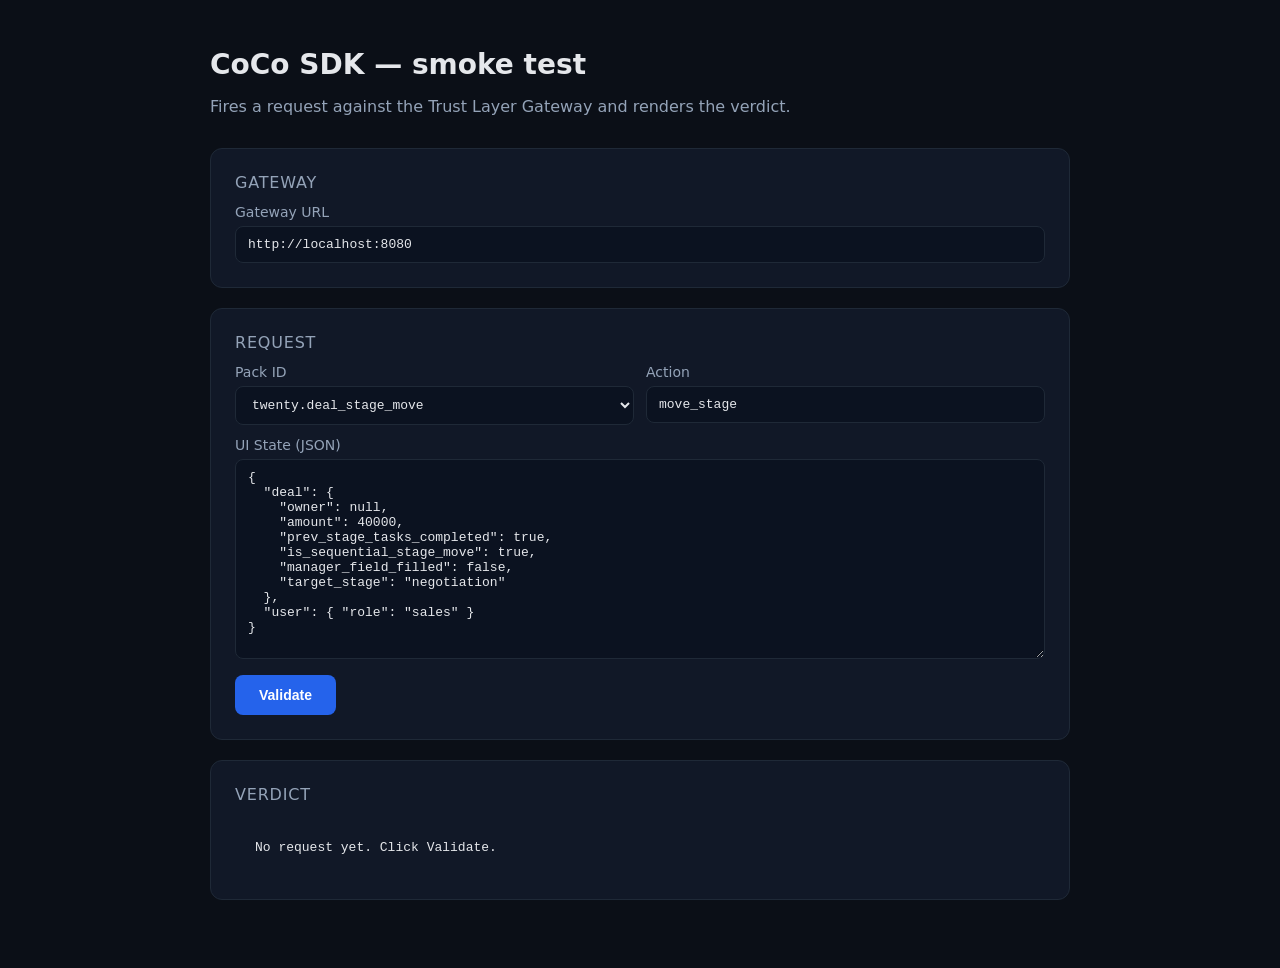
==== frontend/index.html @ 47b00346 "feat(frontend): inject bootstrap draws floating CoCo badge on SaaS tabs" ====
<!DOCTYPE html>
<html lang="en">
<head>
  <meta charset="UTF-8">
  <title>CoCo SDK — browser smoke test</title>
  <style>
    :root {
      --bg: #0b0f17;
      --card: #111827;
      --border: #1f2937;
      --fg: #e5e7eb;
      --muted: #94a3b8;
      --allow: #16a34a;
      --block: #dc2626;
      --escalate: #eab308;
      --accent: #2563eb;
    }
    * { box-sizing: border-box; }
    body {
      margin: 0;
      font-family: -apple-system, BlinkMacSystemFont, "Segoe UI", system-ui, sans-serif;
      background: var(--bg);
      color: var(--fg);
      min-height: 100vh;
      display: flex;
      justify-content: center;
      padding: 48px 24px;
    }
    .container { max-width: 860px; width: 100%; }
    h1 { margin: 0 0 8px; font-size: 28px; }
    .subtitle { color: var(--muted); margin-bottom: 32px; }
    .card {
      background: var(--card);
      border: 1px solid var(--border);
      border-radius: 12px;
      padding: 24px;
      margin-bottom: 20px;
    }
    .card h2 { margin: 0 0 12px; font-size: 16px; color: var(--muted); font-weight: 500; text-transform: uppercase; letter-spacing: 0.05em; }
    label { display: block; font-size: 14px; color: var(--muted); margin-bottom: 6px; }
    input, select, textarea {
      width: 100%;
      padding: 10px 12px;
      background: #0b1220;
      border: 1px solid var(--border);
      color: var(--fg);
      border-radius: 8px;
      font-family: "SF Mono", Menlo, Consolas, monospace;
      font-size: 13px;
    }
    textarea { min-height: 200px; resize: vertical; }
    .row { display: grid; gap: 12px; grid-template-columns: 1fr 1fr; }
    button {
      background: var(--accent);
      color: white;
      border: none;
      padding: 12px 24px;
      border-radius: 8px;
      font-size: 14px;
      font-weight: 600;
      cursor: pointer;
      margin-top: 12px;
    }
    button:hover { filter: brightness(1.1); }
    .verdict {
      padding: 20px;
      border-radius: 8px;
      margin-top: 16px;
      font-family: "SF Mono", Menlo, Consolas, monospace;
      font-size: 13px;
      white-space: pre-wrap;
      word-break: break-word;
    }
    .verdict.ALLOW { background: rgba(22,163,74,0.15); border: 1px solid var(--allow); }
    .verdict.BLOCK { background: rgba(220,38,38,0.15); border: 1px solid var(--block); }
    .verdict.ESCALATE { background: rgba(234,179,8,0.15); border: 1px solid var(--escalate); }
    .verdict.ERROR { background: rgba(220,38,38,0.15); border: 1px solid var(--block); }
    .badge { display: inline-block; padding: 4px 10px; border-radius: 999px; font-weight: 700; margin-right: 8px; }
    .badge.ALLOW { background: var(--allow); color: #fff; }
    .badge.BLOCK { background: var(--block); color: #fff; }
    .badge.ESCALATE { background: var(--escalate); color: #000; }
  </style>
</head>
<body>
  <div class="container">
    <h1>CoCo SDK — smoke test</h1>
    <p class="subtitle">Fires a request against the Trust Layer Gateway and renders the verdict.</p>

    <div class="card">
      <h2>Gateway</h2>
      <label for="gatewayUrl">Gateway URL</label>
      <input id="gatewayUrl" value="http://localhost:8080" />
    </div>

    <div class="card">
      <h2>Request</h2>
      <div class="row">
        <div>
          <label for="packId">Pack ID</label>
          <select id="packId">
            <option>twenty.deal_stage_move</option>
            <option>twenty.contact_delete</option>
            <option>twenty.opportunity_create</option>
            <option>twenty.bulk_email</option>
            <option>twenty.field_update</option>
          </select>
        </div>
        <div>
          <label for="action">Action</label>
          <input id="action" value="move_stage" />
        </div>
      </div>
      <label for="uiState" style="margin-top: 12px;">UI State (JSON)</label>
      <textarea id="uiState">{
  "deal": {
    "owner": null,
    "amount": 40000,
    "prev_stage_tasks_completed": true,
    "is_sequential_stage_move": true,
    "manager_field_filled": false,
    "target_stage": "negotiation"
  },
  "user": { "role": "sales" }
}</textarea>
      <button id="runBtn">Validate</button>
    </div>

    <div class="card">
      <h2>Verdict</h2>
      <div id="verdict" class="verdict">No request yet. Click Validate.</div>
    </div>
  </div>

  <script src="coco-sdk.js"></script>
  <script>
    const $ = (id) => document.getElementById(id);
    const verdictEl = $("verdict");

    async function run() {
      const gatewayUrl = $("gatewayUrl").value.trim();
      const packId = $("packId").value.trim();
      const action = $("action").value.trim();
      let uiState;
      try {
        uiState = JSON.parse($("uiState").value);
      } catch (e) {
        verdictEl.className = "verdict ERROR";
        verdictEl.textContent = "Invalid JSON in UI state: " + e.message;
        return;
      }
      try {
        CoCo.reset();
        CoCo.init({ gatewayUrl, appId: "twenty" });
        const decision = await CoCo.validate(action, uiState, packId, "pre");
        verdictEl.className = "verdict " + decision.verdict;
        verdictEl.innerHTML =
          '<span class="badge ' + decision.verdict + '">' + decision.verdict + '</span>' +
          decision.primary_reason + "\n\n" +
          JSON.stringify(decision, null, 2);
      } catch (e) {
        verdictEl.className = "verdict ERROR";
        verdictEl.textContent = "Request failed: " + e.message;
      }
    }

    $("runBtn").addEventListener("click", run);
  </script>
</body>
</html>
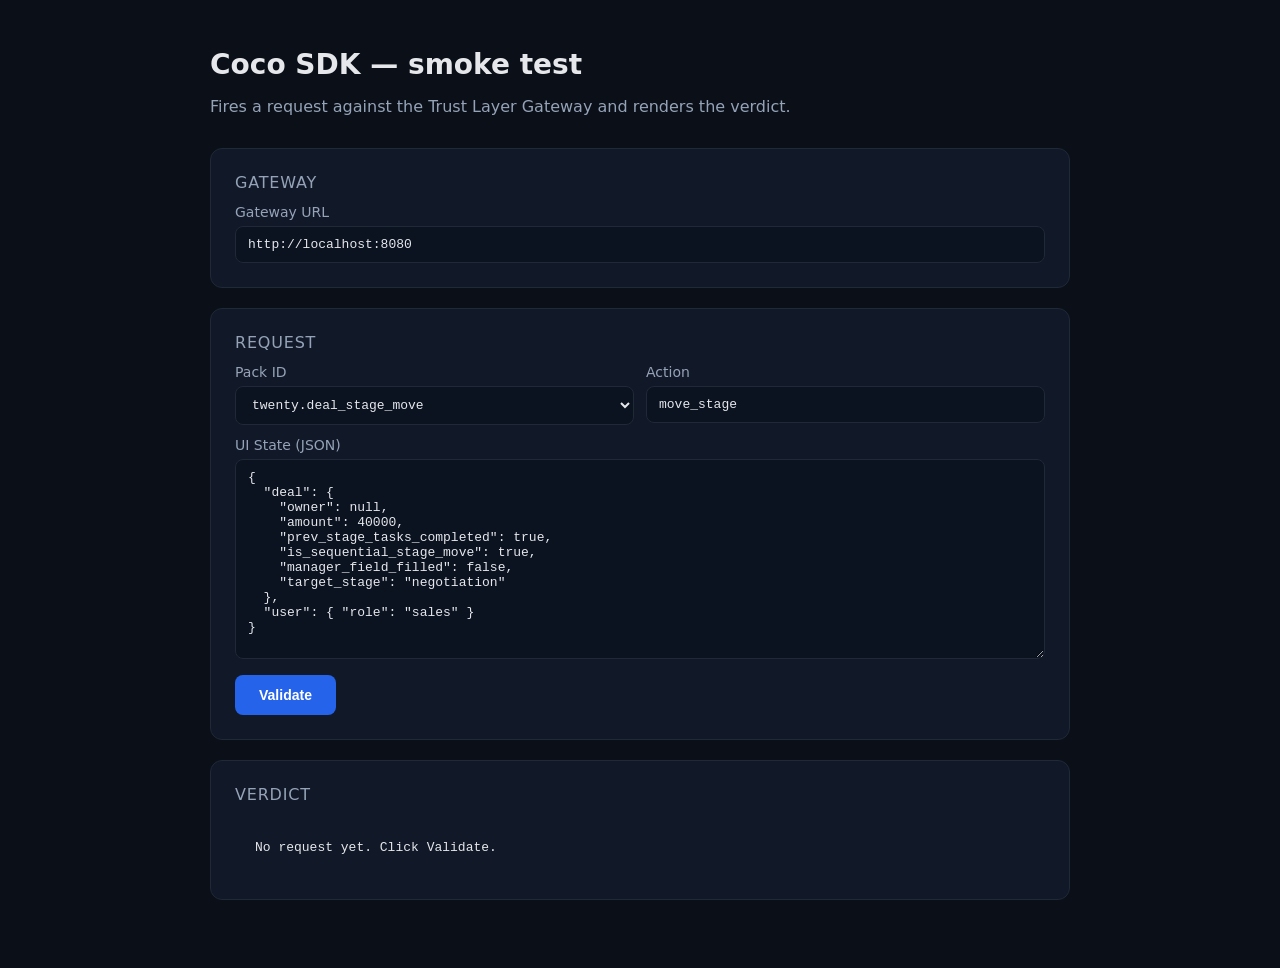
==== commit 3276b6b3: "refactor: standardize product wordmark to 'Coco' across tree (156 occurrences, 37 files)" ====
--- a/frontend/index.html
+++ b/frontend/index.html
@@ -2,7 +2,7 @@
 <html lang="en">
 <head>
   <meta charset="UTF-8">
-  <title>CoCo SDK — browser smoke test</title>
+  <title>Coco SDK — browser smoke test</title>
   <style>
     :root {
       --bg: #0b0f17;
@@ -83,7 +83,7 @@
 </head>
 <body>
   <div class="container">
-    <h1>CoCo SDK — smoke test</h1>
+    <h1>Coco SDK — smoke test</h1>
     <p class="subtitle">Fires a request against the Trust Layer Gateway and renders the verdict.</p>
 
     <div class="card">
@@ -149,9 +149,9 @@
         return;
       }
       try {
-        CoCo.reset();
-        CoCo.init({ gatewayUrl, appId: "twenty" });
-        const decision = await CoCo.validate(action, uiState, packId, "pre");
+        Coco.reset();
+        Coco.init({ gatewayUrl, appId: "twenty" });
+        const decision = await Coco.validate(action, uiState, packId, "pre");
         verdictEl.className = "verdict " + decision.verdict;
         verdictEl.innerHTML =
           '<span class="badge ' + decision.verdict + '">' + decision.verdict + '</span>' +
